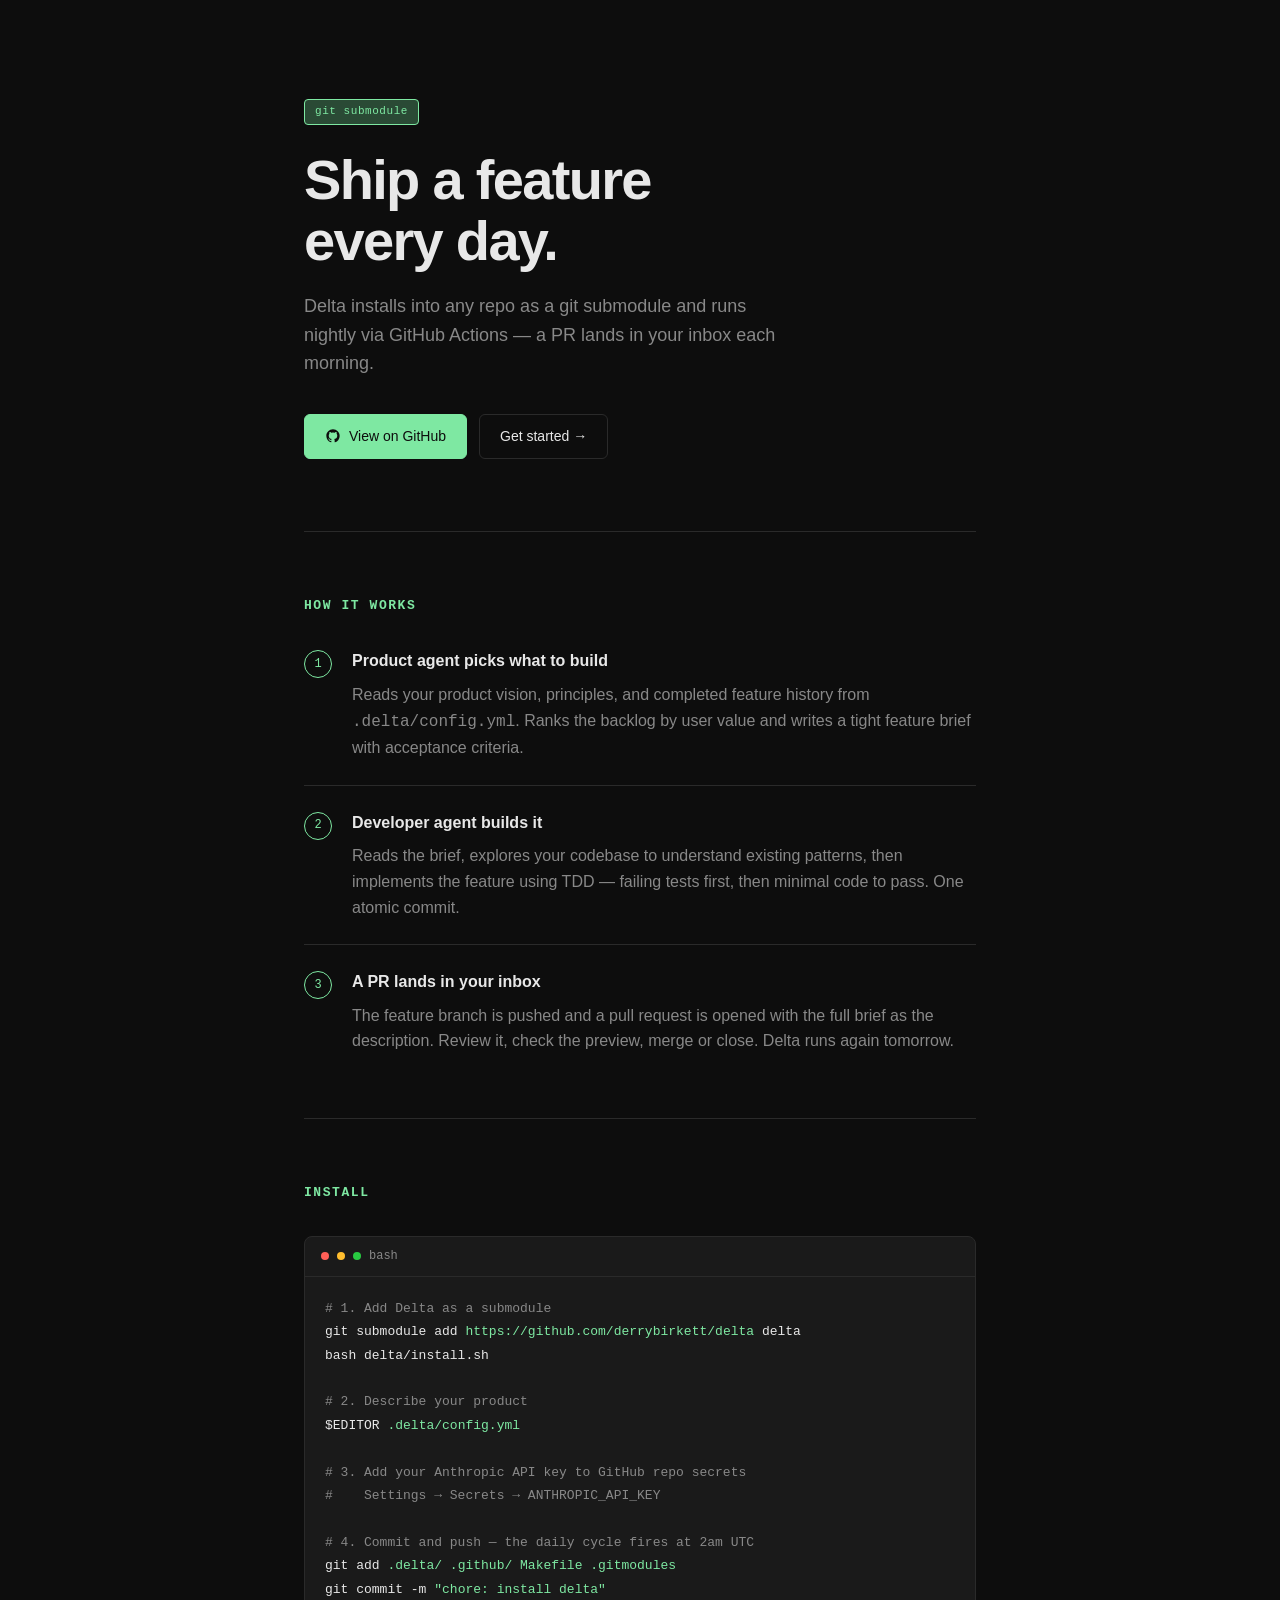
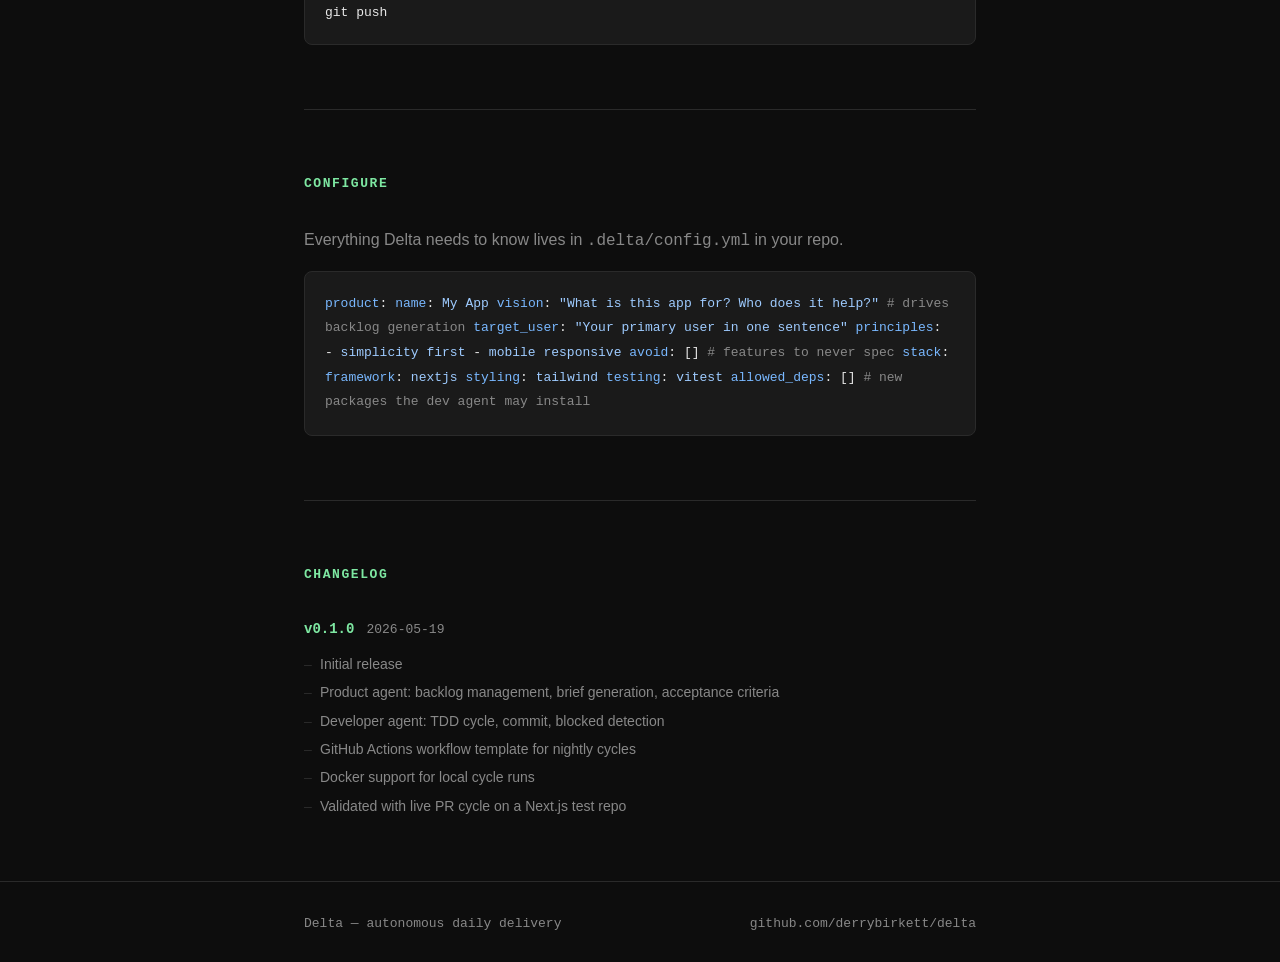
==== docs-src/index.html @ ed988d0a "feat: add GitHub Pages docs site Adds docs-src/ homepage (plain HTML/CSS, no build step) and a .gith" ====
<!DOCTYPE html>
<html lang="en">
<head>
  <meta charset="UTF-8">
  <meta name="viewport" content="width=device-width, initial-scale=1.0">
  <meta name="description" content="An autonomous agent crew that ships one feature per day. Installs into any repo as a git submodule.">
  <title>Delta — Autonomous daily feature delivery</title>
  <link rel="stylesheet" href="style.css">
</head>
<body>

<div class="container">

  <!-- Hero -->
  <section id="hero">
    <div class="hero-badge">git submodule</div>
    <h1>Ship a feature<br>every day.</h1>
    <p class="subtitle">
      Delta installs into any repo as a git submodule and runs nightly via GitHub Actions — a PR lands in your inbox each morning.
    </p>
    <div class="cta-group">
      <a href="https://github.com/derrybirkett/delta" class="btn btn-primary">
        <svg width="16" height="16" viewBox="0 0 24 24" fill="currentColor"><path d="M12 2C6.477 2 2 6.477 2 12c0 4.418 2.865 8.166 6.839 9.489.5.092.682-.217.682-.482 0-.237-.009-.868-.013-1.703-2.782.604-3.369-1.34-3.369-1.34-.454-1.156-1.11-1.463-1.11-1.463-.908-.62.069-.608.069-.608 1.003.07 1.531 1.03 1.531 1.03.892 1.529 2.341 1.087 2.91.832.092-.647.35-1.088.636-1.338-2.22-.253-4.555-1.11-4.555-4.943 0-1.091.39-1.984 1.029-2.683-.103-.253-.446-1.27.098-2.647 0 0 .84-.269 2.75 1.025A9.578 9.578 0 0 1 12 6.836a9.59 9.59 0 0 1 2.504.337c1.909-1.294 2.747-1.025 2.747-1.025.546 1.377.202 2.394.1 2.647.64.699 1.028 1.592 1.028 2.683 0 3.842-2.339 4.687-4.566 4.935.359.309.678.919.678 1.852 0 1.336-.012 2.415-.012 2.741 0 .267.18.578.688.48C19.138 20.163 22 16.418 22 12c0-5.523-4.477-10-10-10z"/></svg>
        View on GitHub
      </a>
      <a href="#install" class="btn btn-secondary">Get started →</a>
    </div>
  </section>

  <!-- How it works -->
  <section id="how-it-works">
    <h2>How it works</h2>
    <div class="steps">
      <div class="step">
        <div class="step-num">1</div>
        <div class="step-body">
          <h3>Product agent picks what to build</h3>
          <p>Reads your product vision, principles, and completed feature history from <code>.delta/config.yml</code>. Ranks the backlog by user value and writes a tight feature brief with acceptance criteria.</p>
        </div>
      </div>
      <div class="step">
        <div class="step-num">2</div>
        <div class="step-body">
          <h3>Developer agent builds it</h3>
          <p>Reads the brief, explores your codebase to understand existing patterns, then implements the feature using TDD — failing tests first, then minimal code to pass. One atomic commit.</p>
        </div>
      </div>
      <div class="step">
        <div class="step-num">3</div>
        <div class="step-body">
          <h3>A PR lands in your inbox</h3>
          <p>The feature branch is pushed and a pull request is opened with the full brief as the description. Review it, check the preview, merge or close. Delta runs again tomorrow.</p>
        </div>
      </div>
    </div>
  </section>

  <!-- Install -->
  <section id="install">
    <h2>Install</h2>
    <div class="install-block">
      <div class="block-header">
        <span class="dot dot-red"></span>
        <span class="dot dot-yellow"></span>
        <span class="dot dot-green"></span>
        bash
      </div>
      <pre><span class="comment"># 1. Add Delta as a submodule</span>
<span class="cmd">git submodule add</span> <span class="arg">https://github.com/derrybirkett/delta</span> delta
<span class="cmd">bash delta/install.sh</span>

<span class="comment"># 2. Describe your product</span>
<span class="cmd">$EDITOR</span> <span class="arg">.delta/config.yml</span>

<span class="comment"># 3. Add your Anthropic API key to GitHub repo secrets</span>
<span class="comment">#    Settings → Secrets → ANTHROPIC_API_KEY</span>

<span class="comment"># 4. Commit and push — the daily cycle fires at 2am UTC</span>
<span class="cmd">git add</span> <span class="arg">.delta/ .github/ Makefile .gitmodules</span>
<span class="cmd">git commit -m</span> <span class="arg">"chore: install delta"</span>
<span class="cmd">git push</span></pre>
    </div>
  </section>

  <!-- Configure -->
  <section id="configure">
    <h2>Configure</h2>
    <p>Everything Delta needs to know lives in <code>.delta/config.yml</code> in your repo.</p>
    <div class="config-block"><span class="key">product</span>:
  <span class="key">name</span>: <span class="str">My App</span>
  <span class="key">vision</span>: <span class="str">"What is this app for? Who does it help?"</span>   <span class="comment"># drives backlog generation</span>
  <span class="key">target_user</span>: <span class="str">"Your primary user in one sentence"</span>
  <span class="key">principles</span>:
    - <span class="str">simplicity first</span>
    - <span class="str">mobile responsive</span>
  <span class="key">avoid</span>: []                                               <span class="comment"># features to never spec</span>

<span class="key">stack</span>:
  <span class="key">framework</span>: <span class="str">nextjs</span>
  <span class="key">styling</span>: <span class="str">tailwind</span>
  <span class="key">testing</span>: <span class="str">vitest</span>
  <span class="key">allowed_deps</span>: []                                        <span class="comment"># new packages the dev agent may install</span></div>
  </section>

  <!-- Changelog -->
  <section id="changelog">
    <h2>Changelog</h2>
    <div class="changelog">
      <div class="release">
        <div class="release-header">
          <span class="release-version">v0.1.0</span>
          <span class="release-date">2026-05-19</span>
        </div>
        <ul class="release-notes">
          <li>Initial release</li>
          <li>Product agent: backlog management, brief generation, acceptance criteria</li>
          <li>Developer agent: TDD cycle, commit, blocked detection</li>
          <li>GitHub Actions workflow template for nightly cycles</li>
          <li>Docker support for local cycle runs</li>
          <li>Validated with live PR cycle on a Next.js test repo</li>
        </ul>
      </div>
    </div>
  </section>

</div>

<footer>
  <div class="container" style="display:flex;justify-content:space-between;align-items:center;flex-wrap:wrap;gap:12px;width:100%">
    <span>Delta — autonomous daily delivery</span>
    <a href="https://github.com/derrybirkett/delta">github.com/derrybirkett/delta</a>
  </div>
</footer>

</body>
</html>
---- docs-src/style.css ----
*, *::before, *::after { box-sizing: border-box; margin: 0; padding: 0; }

:root {
  --bg: #0d0d0d;
  --surface: #161616;
  --border: #2a2a2a;
  --text: #e8e8e8;
  --muted: #888;
  --accent: #7ee8a2;
  --accent-dim: #2a4a35;
  --code-bg: #1a1a1a;
  --font-mono: "SF Mono", "Fira Code", "Cascadia Code", ui-monospace, monospace;
  --font-sans: -apple-system, BlinkMacSystemFont, "Segoe UI", sans-serif;
}

html { scroll-behavior: smooth; }

body {
  background: var(--bg);
  color: var(--text);
  font-family: var(--font-sans);
  font-size: 16px;
  line-height: 1.6;
  -webkit-font-smoothing: antialiased;
}

a { color: var(--accent); text-decoration: none; }
a:hover { text-decoration: underline; }

/* Layout */
.container {
  max-width: 720px;
  margin: 0 auto;
  padding: 0 24px;
}

section { padding: 64px 0; border-bottom: 1px solid var(--border); }
section:last-child { border-bottom: none; }

h2 {
  font-size: 13px;
  font-family: var(--font-mono);
  color: var(--accent);
  letter-spacing: 0.12em;
  text-transform: uppercase;
  margin-bottom: 32px;
}

h3 {
  font-size: 16px;
  font-weight: 600;
  margin-bottom: 8px;
  color: var(--text);
}

p { color: var(--muted); margin-bottom: 16px; }
p:last-child { margin-bottom: 0; }

/* Hero */
#hero {
  padding: 96px 0 72px;
  border-bottom: 1px solid var(--border);
}

.hero-badge {
  display: inline-block;
  font-family: var(--font-mono);
  font-size: 11px;
  color: var(--accent);
  background: var(--accent-dim);
  border: 1px solid var(--accent);
  border-radius: 4px;
  padding: 3px 10px;
  margin-bottom: 24px;
  letter-spacing: 0.05em;
}

#hero h1 {
  font-size: clamp(36px, 6vw, 56px);
  font-weight: 700;
  letter-spacing: -0.03em;
  line-height: 1.1;
  margin-bottom: 20px;
  color: var(--text);
}

#hero .subtitle {
  font-size: 18px;
  color: var(--muted);
  max-width: 480px;
  margin-bottom: 36px;
}

.cta-group { display: flex; gap: 12px; flex-wrap: wrap; }

.btn {
  display: inline-flex;
  align-items: center;
  gap: 8px;
  font-size: 14px;
  font-weight: 500;
  padding: 10px 20px;
  border-radius: 6px;
  border: 1px solid transparent;
  cursor: pointer;
  transition: opacity 0.15s;
}
.btn:hover { opacity: 0.85; text-decoration: none; }

.btn-primary {
  background: var(--accent);
  color: #0d0d0d;
  border-color: var(--accent);
}

.btn-secondary {
  background: transparent;
  color: var(--text);
  border-color: var(--border);
}

/* How it works */
.steps { display: flex; flex-direction: column; gap: 0; }

.step {
  display: flex;
  gap: 20px;
  padding: 24px 0;
  border-bottom: 1px solid var(--border);
}
.step:last-child { border-bottom: none; padding-bottom: 0; }
.step:first-child { padding-top: 0; }

.step-num {
  flex-shrink: 0;
  width: 28px;
  height: 28px;
  border-radius: 50%;
  border: 1px solid var(--accent);
  color: var(--accent);
  font-family: var(--font-mono);
  font-size: 12px;
  display: flex;
  align-items: center;
  justify-content: center;
  margin-top: 2px;
}

.step-body p { margin-bottom: 0; }

/* Install */
.install-block {
  background: var(--code-bg);
  border: 1px solid var(--border);
  border-radius: 8px;
  overflow: hidden;
}

.install-block .block-header {
  padding: 10px 16px;
  border-bottom: 1px solid var(--border);
  font-family: var(--font-mono);
  font-size: 12px;
  color: var(--muted);
  display: flex;
  align-items: center;
  gap: 8px;
}

.block-header .dot { width: 8px; height: 8px; border-radius: 50%; }
.dot-red { background: #ff5f57; }
.dot-yellow { background: #ffbd2e; }
.dot-green { background: #28ca41; }

.install-block pre {
  padding: 20px;
  overflow-x: auto;
  font-family: var(--font-mono);
  font-size: 13px;
  line-height: 1.8;
  color: var(--text);
}

.install-block .comment { color: var(--muted); }
.install-block .cmd { color: var(--text); }
.install-block .arg { color: var(--accent); }

/* Config */
.config-block {
  background: var(--code-bg);
  border: 1px solid var(--border);
  border-radius: 8px;
  padding: 20px;
  font-family: var(--font-mono);
  font-size: 13px;
  line-height: 1.9;
  overflow-x: auto;
}

.config-block .key { color: #79b8ff; }
.config-block .val { color: #f97583; }
.config-block .str { color: #9ecbff; }
.config-block .comment { color: var(--muted); }

/* Changelog */
.changelog { display: flex; flex-direction: column; gap: 32px; }

.release-header {
  display: flex;
  align-items: baseline;
  gap: 12px;
  margin-bottom: 12px;
}

.release-version {
  font-family: var(--font-mono);
  font-size: 14px;
  color: var(--accent);
  font-weight: 600;
}

.release-date {
  font-size: 13px;
  color: var(--muted);
  font-family: var(--font-mono);
}

.release-notes {
  list-style: none;
  display: flex;
  flex-direction: column;
  gap: 6px;
}

.release-notes li {
  font-size: 14px;
  color: var(--muted);
  padding-left: 16px;
  position: relative;
}

.release-notes li::before {
  content: "–";
  position: absolute;
  left: 0;
  color: var(--border);
}

/* Footer */
footer {
  padding: 32px 0;
  font-size: 13px;
  color: var(--muted);
  font-family: var(--font-mono);
  display: flex;
  justify-content: space-between;
  align-items: center;
  flex-wrap: wrap;
  gap: 12px;
  border-top: 1px solid var(--border);
}

footer a { color: var(--muted); }
footer a:hover { color: var(--text); }

/* Responsive */
@media (max-width: 480px) {
  #hero { padding: 64px 0 48px; }
  section { padding: 48px 0; }
  .step { gap: 16px; }
}
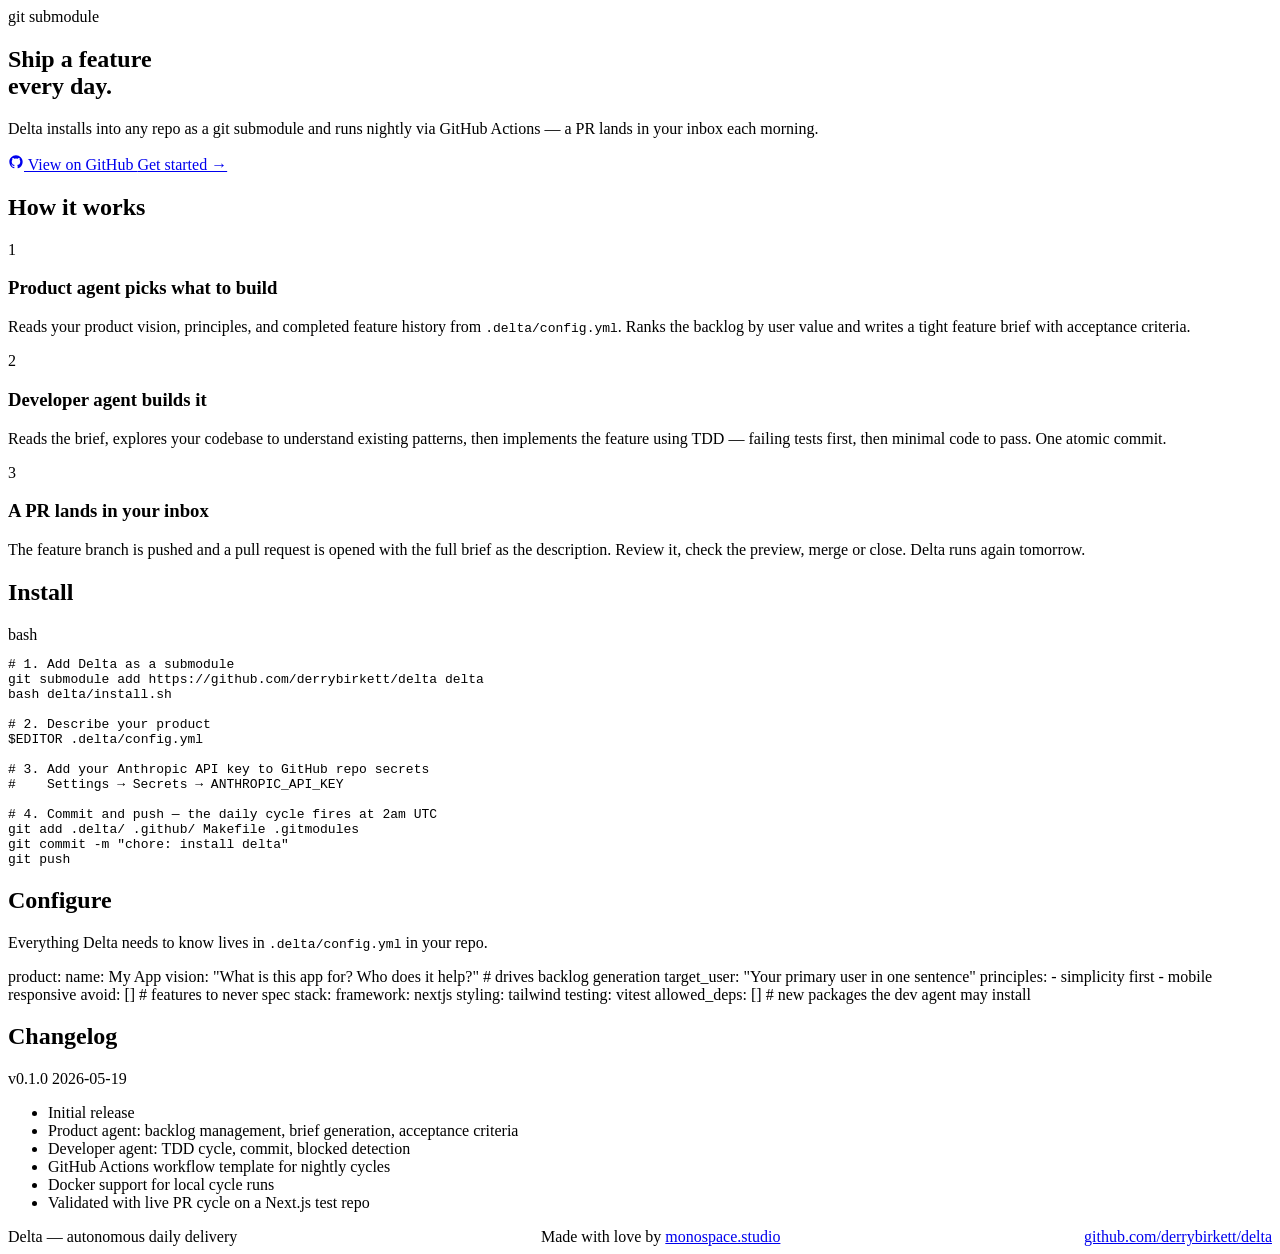
==== commit 6c6620ca: "chore: load styles from shared CDN Replaces inline style.css with shared base from monospace.studio/" ====
--- a/docs-src/index.html
+++ b/docs-src/index.html
@@ -5,6 +5,7 @@
   <meta name="viewport" content="width=device-width, initial-scale=1.0">
   <meta name="description" content="An autonomous agent crew that ships one feature per day. Installs into any repo as a git submodule.">
   <title>Delta — Autonomous daily feature delivery</title>
+  <link rel="stylesheet" href="https://monospace.studio/labs/shared.css">
   <link rel="stylesheet" href="style.css">
 </head>
 <body>
@@ -128,6 +129,7 @@
 <footer>
   <div class="container" style="display:flex;justify-content:space-between;align-items:center;flex-wrap:wrap;gap:12px;width:100%">
     <span>Delta — autonomous daily delivery</span>
+    <span>Made with love by <a href="https://monospace.studio">monospace.studio</a></span>
     <a href="https://github.com/derrybirkett/delta">github.com/derrybirkett/delta</a>
   </div>
 </footer>
--- a/docs-src/style.css
+++ b/docs-src/style.css
@@ -1,271 +1,2 @@
-*, *::before, *::after { box-sizing: border-box; margin: 0; padding: 0; }
-
-:root {
-  --bg: #0d0d0d;
-  --surface: #161616;
-  --border: #2a2a2a;
-  --text: #e8e8e8;
-  --muted: #888;
-  --accent: #7ee8a2;
-  --accent-dim: #2a4a35;
-  --code-bg: #1a1a1a;
-  --font-mono: "SF Mono", "Fira Code", "Cascadia Code", ui-monospace, monospace;
-  --font-sans: -apple-system, BlinkMacSystemFont, "Segoe UI", sans-serif;
-}
-
-html { scroll-behavior: smooth; }
-
-body {
-  background: var(--bg);
-  color: var(--text);
-  font-family: var(--font-sans);
-  font-size: 16px;
-  line-height: 1.6;
-  -webkit-font-smoothing: antialiased;
-}
-
-a { color: var(--accent); text-decoration: none; }
-a:hover { text-decoration: underline; }
-
-/* Layout */
-.container {
-  max-width: 720px;
-  margin: 0 auto;
-  padding: 0 24px;
-}
-
-section { padding: 64px 0; border-bottom: 1px solid var(--border); }
-section:last-child { border-bottom: none; }
-
-h2 {
-  font-size: 13px;
-  font-family: var(--font-mono);
-  color: var(--accent);
-  letter-spacing: 0.12em;
-  text-transform: uppercase;
-  margin-bottom: 32px;
-}
-
-h3 {
-  font-size: 16px;
-  font-weight: 600;
-  margin-bottom: 8px;
-  color: var(--text);
-}
-
-p { color: var(--muted); margin-bottom: 16px; }
-p:last-child { margin-bottom: 0; }
-
-/* Hero */
-#hero {
-  padding: 96px 0 72px;
-  border-bottom: 1px solid var(--border);
-}
-
-.hero-badge {
-  display: inline-block;
-  font-family: var(--font-mono);
-  font-size: 11px;
-  color: var(--accent);
-  background: var(--accent-dim);
-  border: 1px solid var(--accent);
-  border-radius: 4px;
-  padding: 3px 10px;
-  margin-bottom: 24px;
-  letter-spacing: 0.05em;
-}
-
-#hero h1 {
-  font-size: clamp(36px, 6vw, 56px);
-  font-weight: 700;
-  letter-spacing: -0.03em;
-  line-height: 1.1;
-  margin-bottom: 20px;
-  color: var(--text);
-}
-
-#hero .subtitle {
-  font-size: 18px;
-  color: var(--muted);
-  max-width: 480px;
-  margin-bottom: 36px;
-}
-
-.cta-group { display: flex; gap: 12px; flex-wrap: wrap; }
-
-.btn {
-  display: inline-flex;
-  align-items: center;
-  gap: 8px;
-  font-size: 14px;
-  font-weight: 500;
-  padding: 10px 20px;
-  border-radius: 6px;
-  border: 1px solid transparent;
-  cursor: pointer;
-  transition: opacity 0.15s;
-}
-.btn:hover { opacity: 0.85; text-decoration: none; }
-
-.btn-primary {
-  background: var(--accent);
-  color: #0d0d0d;
-  border-color: var(--accent);
-}
-
-.btn-secondary {
-  background: transparent;
-  color: var(--text);
-  border-color: var(--border);
-}
-
-/* How it works */
-.steps { display: flex; flex-direction: column; gap: 0; }
-
-.step {
-  display: flex;
-  gap: 20px;
-  padding: 24px 0;
-  border-bottom: 1px solid var(--border);
-}
-.step:last-child { border-bottom: none; padding-bottom: 0; }
-.step:first-child { padding-top: 0; }
-
-.step-num {
-  flex-shrink: 0;
-  width: 28px;
-  height: 28px;
-  border-radius: 50%;
-  border: 1px solid var(--accent);
-  color: var(--accent);
-  font-family: var(--font-mono);
-  font-size: 12px;
-  display: flex;
-  align-items: center;
-  justify-content: center;
-  margin-top: 2px;
-}
-
-.step-body p { margin-bottom: 0; }
-
-/* Install */
-.install-block {
-  background: var(--code-bg);
-  border: 1px solid var(--border);
-  border-radius: 8px;
-  overflow: hidden;
-}
-
-.install-block .block-header {
-  padding: 10px 16px;
-  border-bottom: 1px solid var(--border);
-  font-family: var(--font-mono);
-  font-size: 12px;
-  color: var(--muted);
-  display: flex;
-  align-items: center;
-  gap: 8px;
-}
-
-.block-header .dot { width: 8px; height: 8px; border-radius: 50%; }
-.dot-red { background: #ff5f57; }
-.dot-yellow { background: #ffbd2e; }
-.dot-green { background: #28ca41; }
-
-.install-block pre {
-  padding: 20px;
-  overflow-x: auto;
-  font-family: var(--font-mono);
-  font-size: 13px;
-  line-height: 1.8;
-  color: var(--text);
-}
-
-.install-block .comment { color: var(--muted); }
-.install-block .cmd { color: var(--text); }
-.install-block .arg { color: var(--accent); }
-
-/* Config */
-.config-block {
-  background: var(--code-bg);
-  border: 1px solid var(--border);
-  border-radius: 8px;
-  padding: 20px;
-  font-family: var(--font-mono);
-  font-size: 13px;
-  line-height: 1.9;
-  overflow-x: auto;
-}
-
-.config-block .key { color: #79b8ff; }
-.config-block .val { color: #f97583; }
-.config-block .str { color: #9ecbff; }
-.config-block .comment { color: var(--muted); }
-
-/* Changelog */
-.changelog { display: flex; flex-direction: column; gap: 32px; }
-
-.release-header {
-  display: flex;
-  align-items: baseline;
-  gap: 12px;
-  margin-bottom: 12px;
-}
-
-.release-version {
-  font-family: var(--font-mono);
-  font-size: 14px;
-  color: var(--accent);
-  font-weight: 600;
-}
-
-.release-date {
-  font-size: 13px;
-  color: var(--muted);
-  font-family: var(--font-mono);
-}
-
-.release-notes {
-  list-style: none;
-  display: flex;
-  flex-direction: column;
-  gap: 6px;
-}
-
-.release-notes li {
-  font-size: 14px;
-  color: var(--muted);
-  padding-left: 16px;
-  position: relative;
-}
-
-.release-notes li::before {
-  content: "–";
-  position: absolute;
-  left: 0;
-  color: var(--border);
-}
-
-/* Footer */
-footer {
-  padding: 32px 0;
-  font-size: 13px;
-  color: var(--muted);
-  font-family: var(--font-mono);
-  display: flex;
-  justify-content: space-between;
-  align-items: center;
-  flex-wrap: wrap;
-  gap: 12px;
-  border-top: 1px solid var(--border);
-}
-
-footer a { color: var(--muted); }
-footer a:hover { color: var(--text); }
-
-/* Responsive */
-@media (max-width: 480px) {
-  #hero { padding: 64px 0 48px; }
-  section { padding: 48px 0; }
-  .step { gap: 16px; }
-}
+/* Delta — product-specific overrides */
+/* Base styles: https://monospace.studio/labs/shared.css */
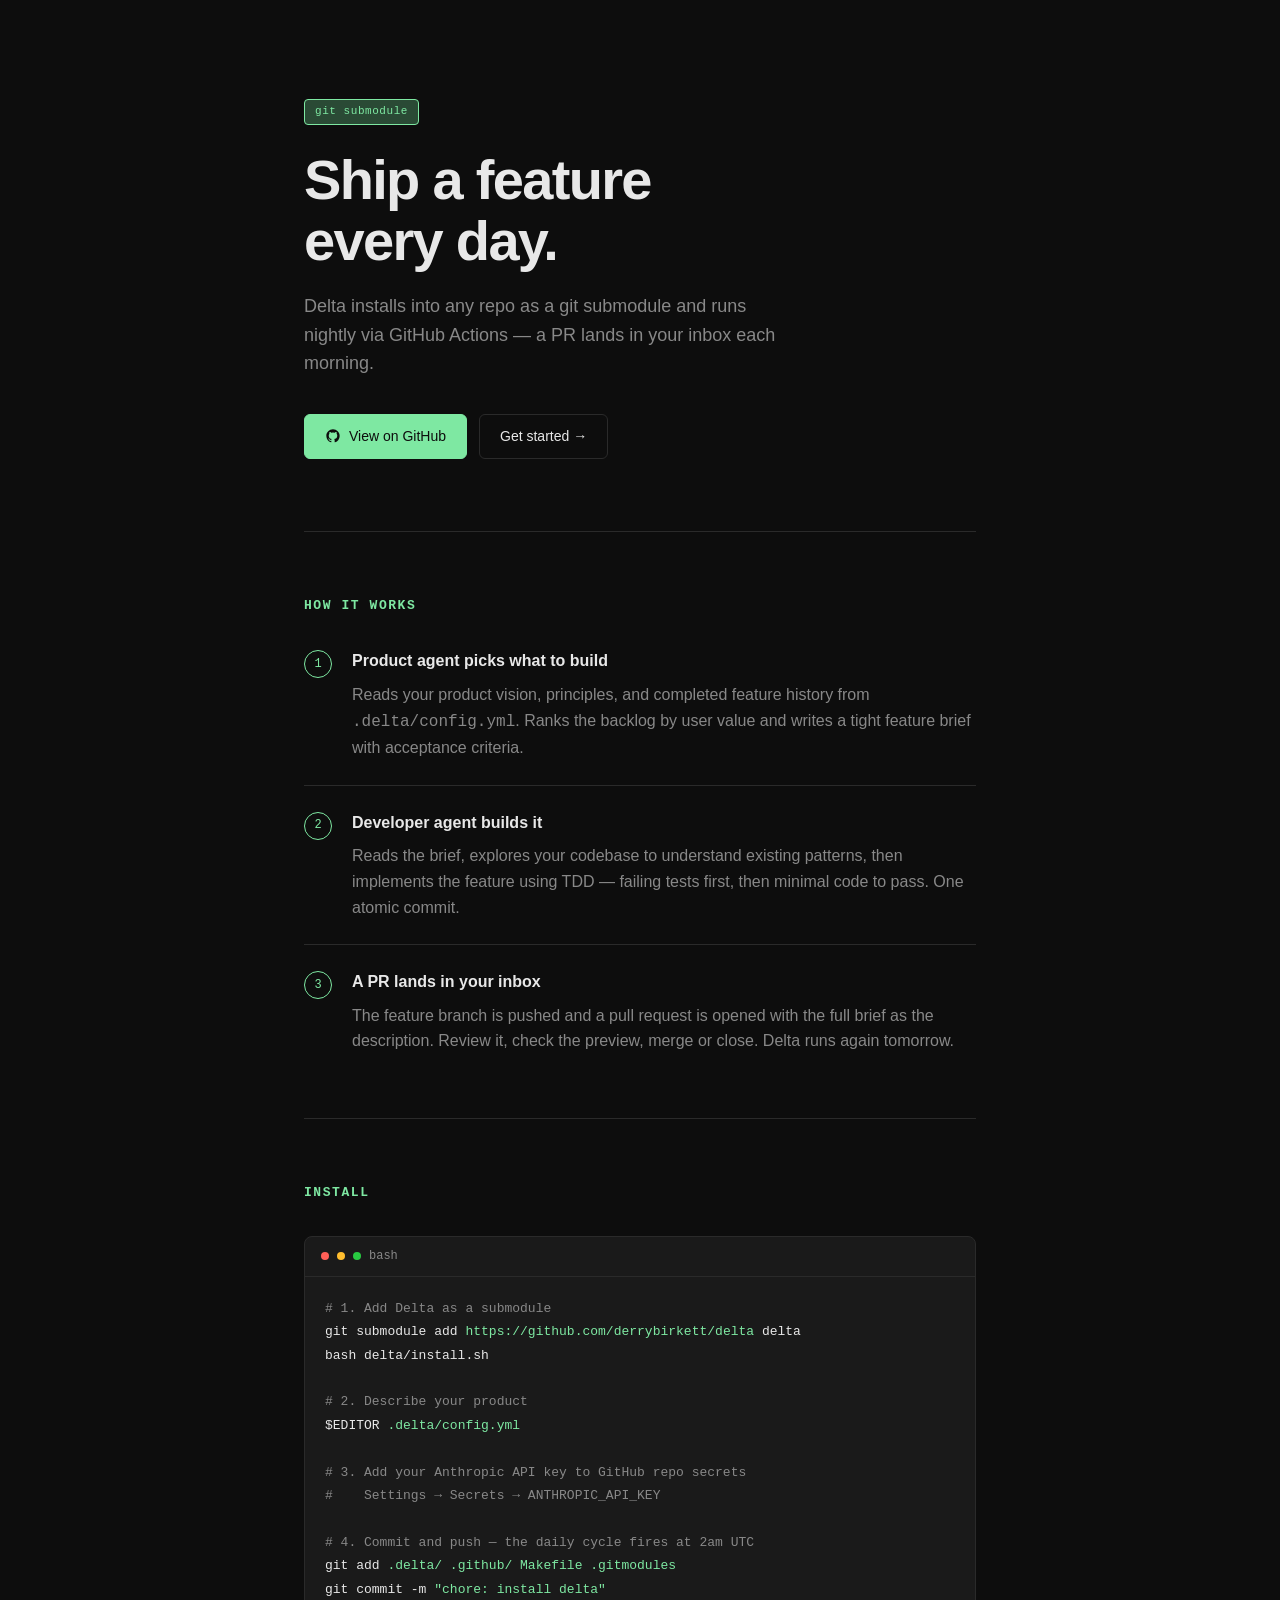
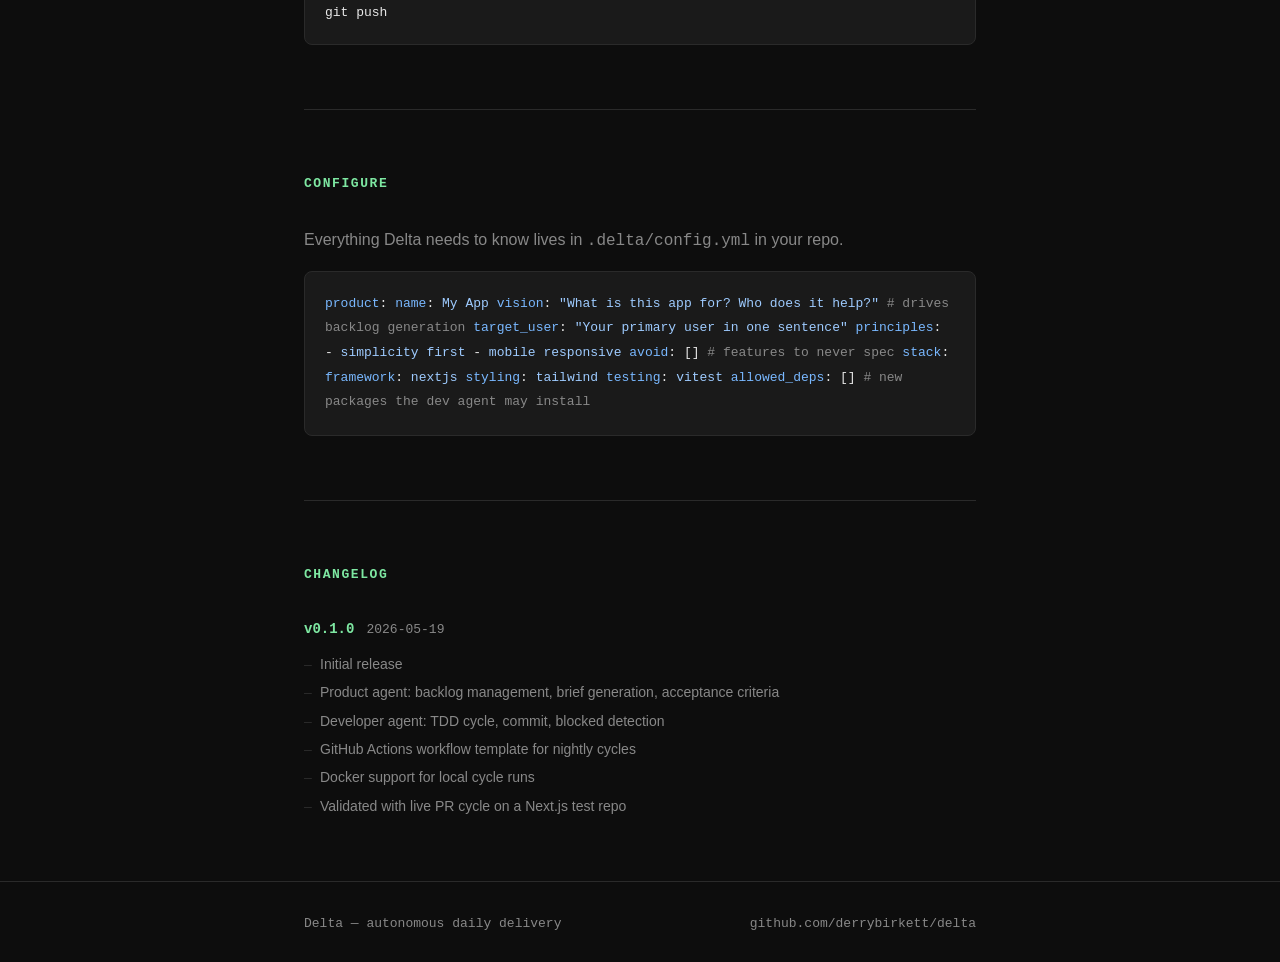
==== commit a898bdaf: "fix: restore self-contained stylesheet, remove shared CDN dependency" ====
--- a/docs-src/index.html
+++ b/docs-src/index.html
@@ -5,7 +5,6 @@
   <meta name="viewport" content="width=device-width, initial-scale=1.0">
   <meta name="description" content="An autonomous agent crew that ships one feature per day. Installs into any repo as a git submodule.">
   <title>Delta — Autonomous daily feature delivery</title>
-  <link rel="stylesheet" href="https://monospace.studio/labs/shared.css">
   <link rel="stylesheet" href="style.css">
 </head>
 <body>
@@ -129,7 +128,6 @@
 <footer>
   <div class="container" style="display:flex;justify-content:space-between;align-items:center;flex-wrap:wrap;gap:12px;width:100%">
     <span>Delta — autonomous daily delivery</span>
-    <span>Made with love by <a href="https://monospace.studio">monospace.studio</a></span>
     <a href="https://github.com/derrybirkett/delta">github.com/derrybirkett/delta</a>
   </div>
 </footer>
--- a/docs-src/style.css
+++ b/docs-src/style.css
@@ -1,2 +1,271 @@
-/* Delta — product-specific overrides */
-/* Base styles: https://monospace.studio/labs/shared.css */
+*, *::before, *::after { box-sizing: border-box; margin: 0; padding: 0; }
+
+:root {
+  --bg: #0d0d0d;
+  --surface: #161616;
+  --border: #2a2a2a;
+  --text: #e8e8e8;
+  --muted: #888;
+  --accent: #7ee8a2;
+  --accent-dim: #2a4a35;
+  --code-bg: #1a1a1a;
+  --font-mono: "SF Mono", "Fira Code", "Cascadia Code", ui-monospace, monospace;
+  --font-sans: -apple-system, BlinkMacSystemFont, "Segoe UI", sans-serif;
+}
+
+html { scroll-behavior: smooth; }
+
+body {
+  background: var(--bg);
+  color: var(--text);
+  font-family: var(--font-sans);
+  font-size: 16px;
+  line-height: 1.6;
+  -webkit-font-smoothing: antialiased;
+}
+
+a { color: var(--accent); text-decoration: none; }
+a:hover { text-decoration: underline; }
+
+/* Layout */
+.container {
+  max-width: 720px;
+  margin: 0 auto;
+  padding: 0 24px;
+}
+
+section { padding: 64px 0; border-bottom: 1px solid var(--border); }
+section:last-child { border-bottom: none; }
+
+h2 {
+  font-size: 13px;
+  font-family: var(--font-mono);
+  color: var(--accent);
+  letter-spacing: 0.12em;
+  text-transform: uppercase;
+  margin-bottom: 32px;
+}
+
+h3 {
+  font-size: 16px;
+  font-weight: 600;
+  margin-bottom: 8px;
+  color: var(--text);
+}
+
+p { color: var(--muted); margin-bottom: 16px; }
+p:last-child { margin-bottom: 0; }
+
+/* Hero */
+#hero {
+  padding: 96px 0 72px;
+  border-bottom: 1px solid var(--border);
+}
+
+.hero-badge {
+  display: inline-block;
+  font-family: var(--font-mono);
+  font-size: 11px;
+  color: var(--accent);
+  background: var(--accent-dim);
+  border: 1px solid var(--accent);
+  border-radius: 4px;
+  padding: 3px 10px;
+  margin-bottom: 24px;
+  letter-spacing: 0.05em;
+}
+
+#hero h1 {
+  font-size: clamp(36px, 6vw, 56px);
+  font-weight: 700;
+  letter-spacing: -0.03em;
+  line-height: 1.1;
+  margin-bottom: 20px;
+  color: var(--text);
+}
+
+#hero .subtitle {
+  font-size: 18px;
+  color: var(--muted);
+  max-width: 480px;
+  margin-bottom: 36px;
+}
+
+.cta-group { display: flex; gap: 12px; flex-wrap: wrap; }
+
+.btn {
+  display: inline-flex;
+  align-items: center;
+  gap: 8px;
+  font-size: 14px;
+  font-weight: 500;
+  padding: 10px 20px;
+  border-radius: 6px;
+  border: 1px solid transparent;
+  cursor: pointer;
+  transition: opacity 0.15s;
+}
+.btn:hover { opacity: 0.85; text-decoration: none; }
+
+.btn-primary {
+  background: var(--accent);
+  color: #0d0d0d;
+  border-color: var(--accent);
+}
+
+.btn-secondary {
+  background: transparent;
+  color: var(--text);
+  border-color: var(--border);
+}
+
+/* How it works */
+.steps { display: flex; flex-direction: column; gap: 0; }
+
+.step {
+  display: flex;
+  gap: 20px;
+  padding: 24px 0;
+  border-bottom: 1px solid var(--border);
+}
+.step:last-child { border-bottom: none; padding-bottom: 0; }
+.step:first-child { padding-top: 0; }
+
+.step-num {
+  flex-shrink: 0;
+  width: 28px;
+  height: 28px;
+  border-radius: 50%;
+  border: 1px solid var(--accent);
+  color: var(--accent);
+  font-family: var(--font-mono);
+  font-size: 12px;
+  display: flex;
+  align-items: center;
+  justify-content: center;
+  margin-top: 2px;
+}
+
+.step-body p { margin-bottom: 0; }
+
+/* Install */
+.install-block {
+  background: var(--code-bg);
+  border: 1px solid var(--border);
+  border-radius: 8px;
+  overflow: hidden;
+}
+
+.install-block .block-header {
+  padding: 10px 16px;
+  border-bottom: 1px solid var(--border);
+  font-family: var(--font-mono);
+  font-size: 12px;
+  color: var(--muted);
+  display: flex;
+  align-items: center;
+  gap: 8px;
+}
+
+.block-header .dot { width: 8px; height: 8px; border-radius: 50%; }
+.dot-red { background: #ff5f57; }
+.dot-yellow { background: #ffbd2e; }
+.dot-green { background: #28ca41; }
+
+.install-block pre {
+  padding: 20px;
+  overflow-x: auto;
+  font-family: var(--font-mono);
+  font-size: 13px;
+  line-height: 1.8;
+  color: var(--text);
+}
+
+.install-block .comment { color: var(--muted); }
+.install-block .cmd { color: var(--text); }
+.install-block .arg { color: var(--accent); }
+
+/* Config */
+.config-block {
+  background: var(--code-bg);
+  border: 1px solid var(--border);
+  border-radius: 8px;
+  padding: 20px;
+  font-family: var(--font-mono);
+  font-size: 13px;
+  line-height: 1.9;
+  overflow-x: auto;
+}
+
+.config-block .key { color: #79b8ff; }
+.config-block .val { color: #f97583; }
+.config-block .str { color: #9ecbff; }
+.config-block .comment { color: var(--muted); }
+
+/* Changelog */
+.changelog { display: flex; flex-direction: column; gap: 32px; }
+
+.release-header {
+  display: flex;
+  align-items: baseline;
+  gap: 12px;
+  margin-bottom: 12px;
+}
+
+.release-version {
+  font-family: var(--font-mono);
+  font-size: 14px;
+  color: var(--accent);
+  font-weight: 600;
+}
+
+.release-date {
+  font-size: 13px;
+  color: var(--muted);
+  font-family: var(--font-mono);
+}
+
+.release-notes {
+  list-style: none;
+  display: flex;
+  flex-direction: column;
+  gap: 6px;
+}
+
+.release-notes li {
+  font-size: 14px;
+  color: var(--muted);
+  padding-left: 16px;
+  position: relative;
+}
+
+.release-notes li::before {
+  content: "–";
+  position: absolute;
+  left: 0;
+  color: var(--border);
+}
+
+/* Footer */
+footer {
+  padding: 32px 0;
+  font-size: 13px;
+  color: var(--muted);
+  font-family: var(--font-mono);
+  display: flex;
+  justify-content: space-between;
+  align-items: center;
+  flex-wrap: wrap;
+  gap: 12px;
+  border-top: 1px solid var(--border);
+}
+
+footer a { color: var(--muted); }
+footer a:hover { color: var(--text); }
+
+/* Responsive */
+@media (max-width: 480px) {
+  #hero { padding: 64px 0 48px; }
+  section { padding: 48px 0; }
+  .step { gap: 16px; }
+}
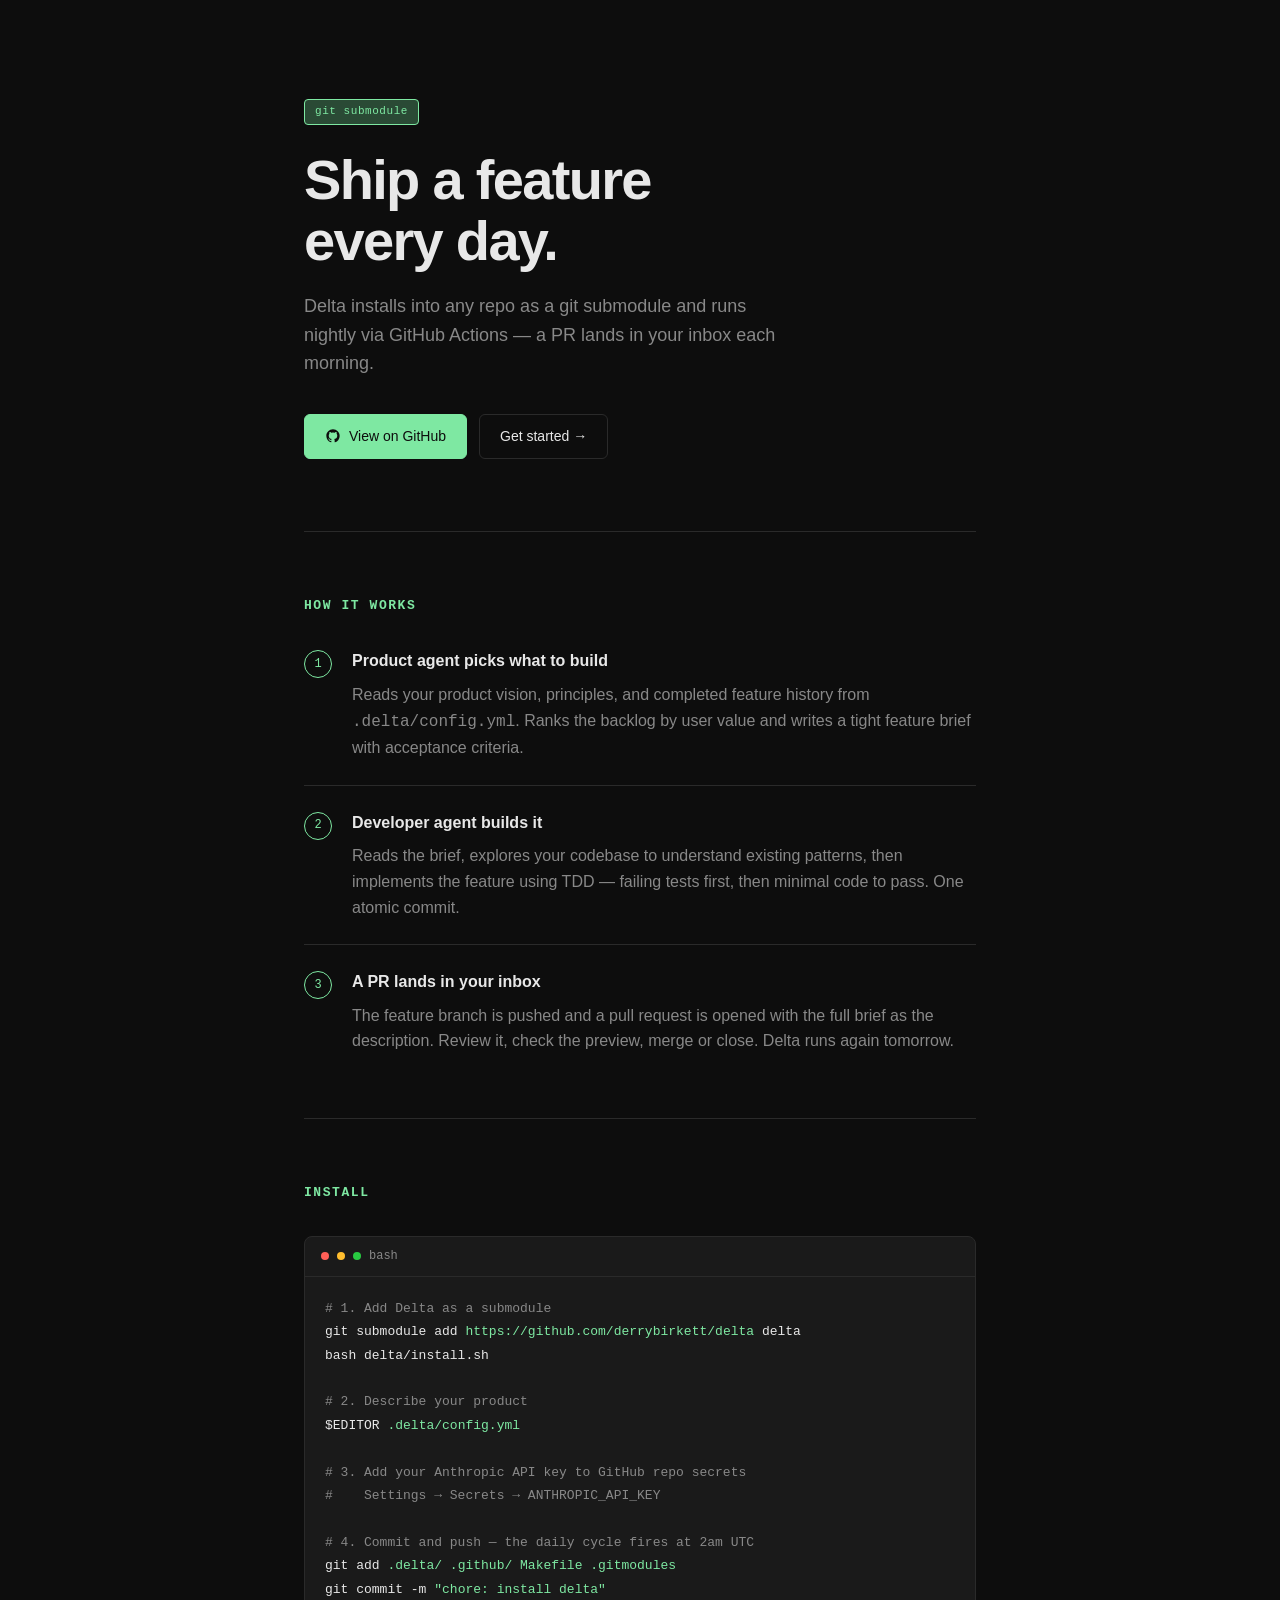
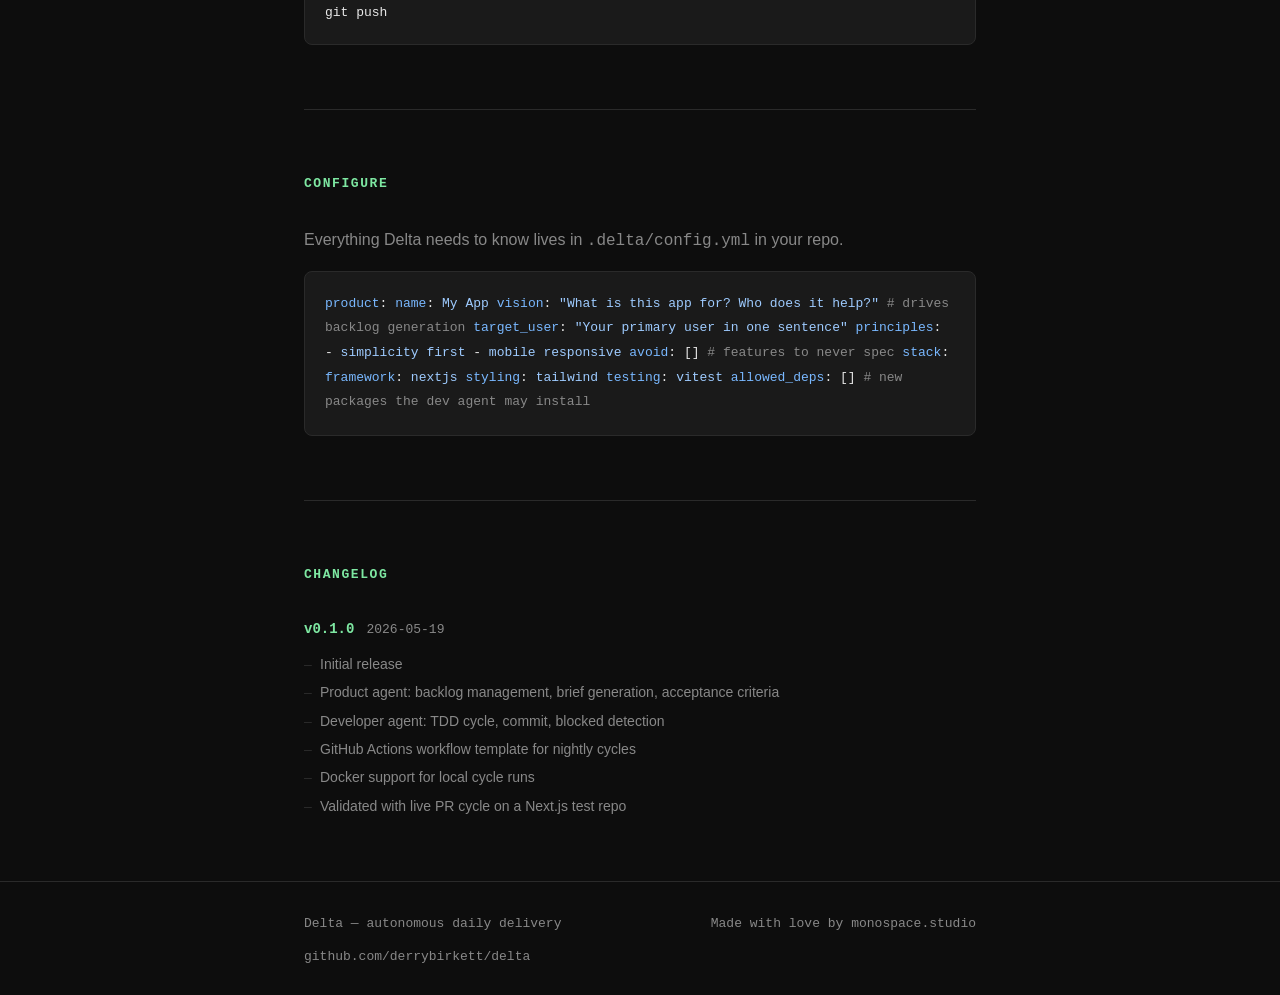
==== commit 4c57d5e2: "fix: cache-bust stylesheet, restore monospace attribution" ====
--- a/docs-src/index.html
+++ b/docs-src/index.html
@@ -5,7 +5,7 @@
   <meta name="viewport" content="width=device-width, initial-scale=1.0">
   <meta name="description" content="An autonomous agent crew that ships one feature per day. Installs into any repo as a git submodule.">
   <title>Delta — Autonomous daily feature delivery</title>
-  <link rel="stylesheet" href="style.css">
+  <link rel="stylesheet" href="style.css?v=2">
 </head>
 <body>
 
@@ -128,6 +128,7 @@
 <footer>
   <div class="container" style="display:flex;justify-content:space-between;align-items:center;flex-wrap:wrap;gap:12px;width:100%">
     <span>Delta — autonomous daily delivery</span>
+    <span>Made with love by <a href="https://monospace.studio">monospace.studio</a></span>
     <a href="https://github.com/derrybirkett/delta">github.com/derrybirkett/delta</a>
   </div>
 </footer>
